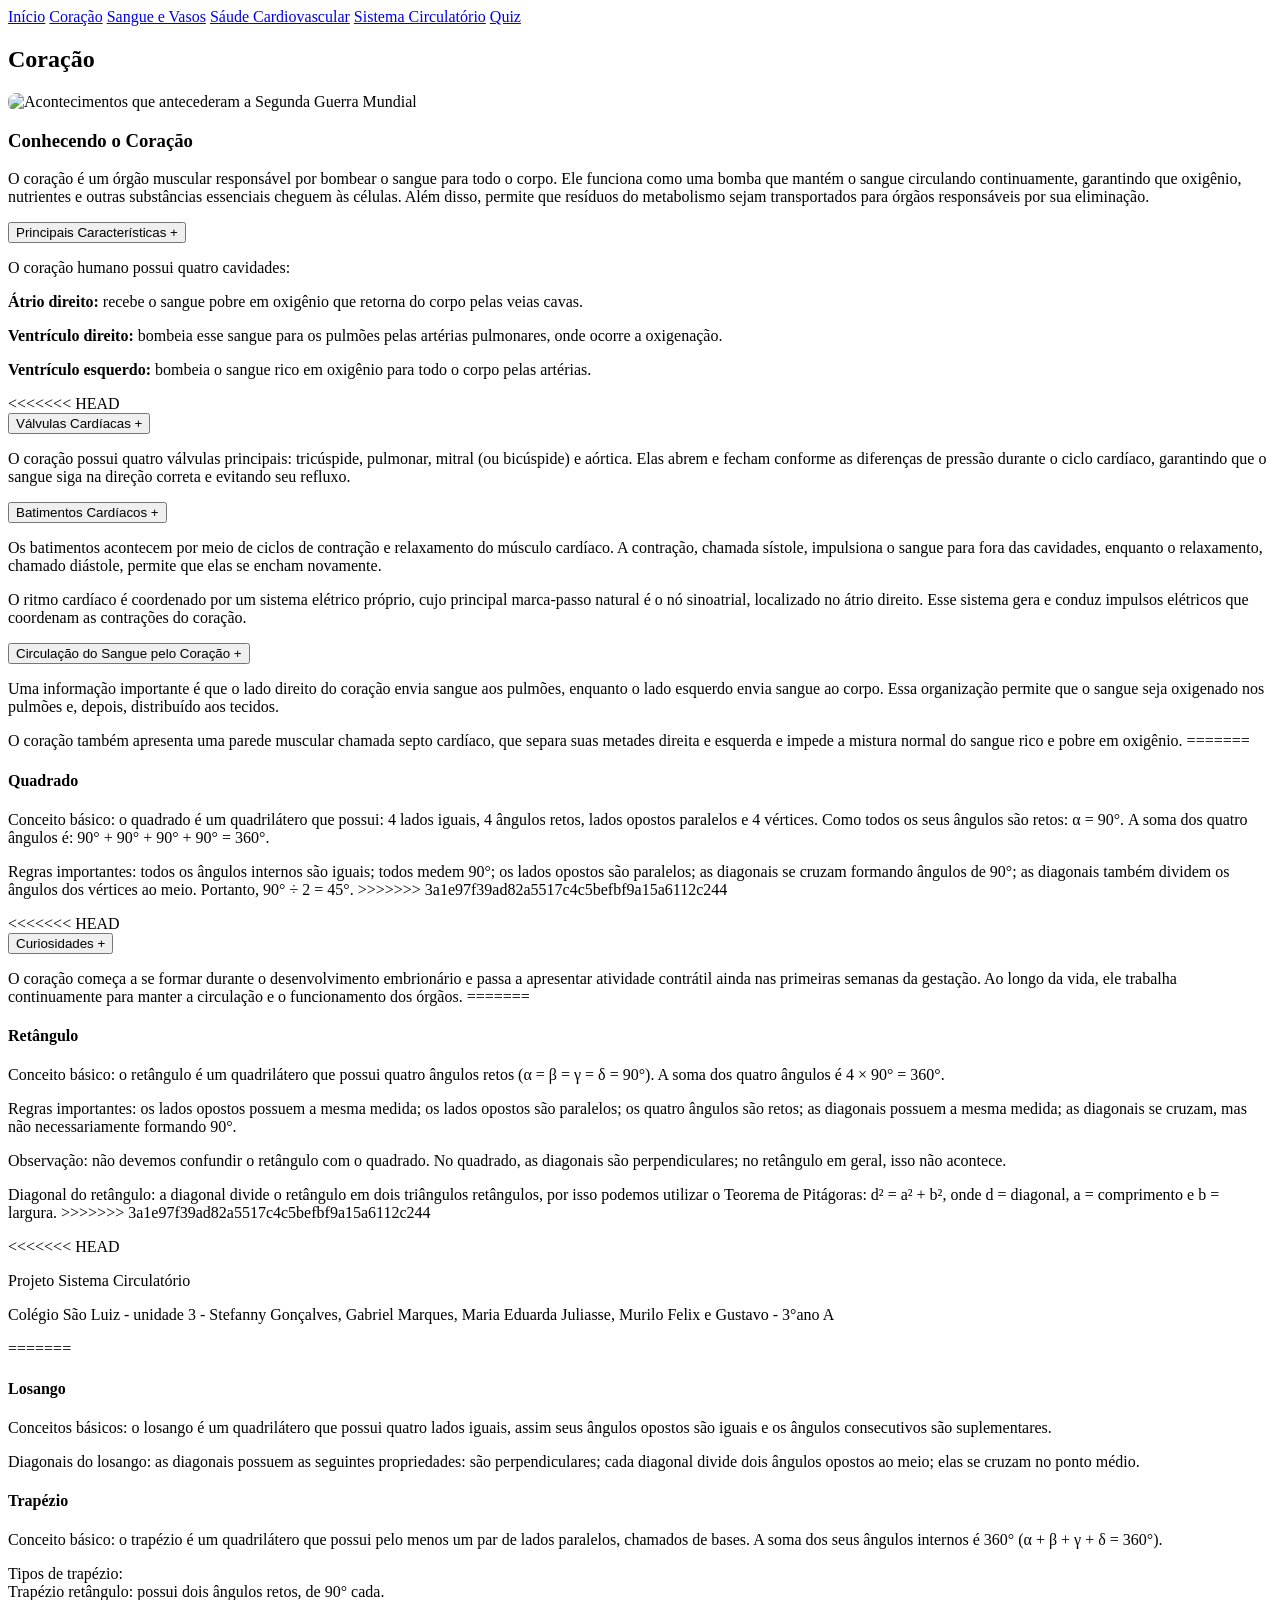
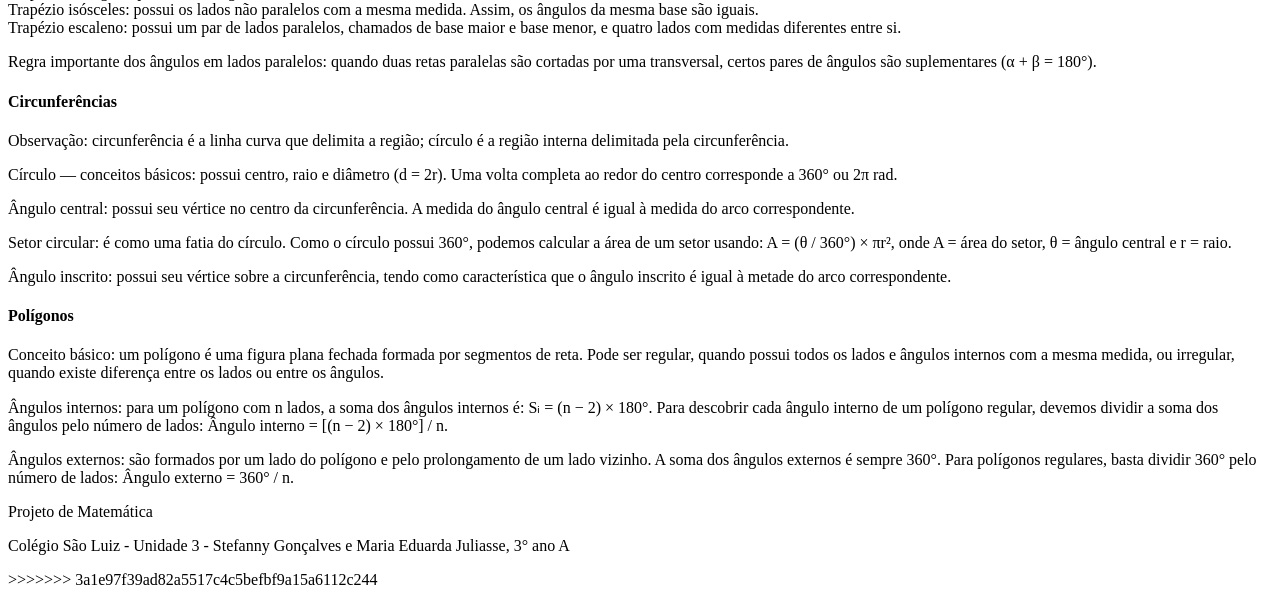
==== Coração.html @ b213d074 "08:30" ====
<!DOCTYPE html>
<html lang="pt-br">

<head>
    <meta charset="UTF-8">
    <meta name="viewport" content="width=device-width, initial-scale=1.0">
    <title>Formas Geométricas</title>
    <title>Coração</title>
    <link rel="stylesheet" href="style.css">
</head>

<body>

    <!-- MENU -->
    <nav>
       <a href="index.html">Início</a>
        <a href="Coração.html">Coração</a>
        <a href="Sangue_e_Vasos.html">Sangue e Vasos</a>
        <a href="Sáude_Cardiovascular.html">Sáude Cardiovascular</a>
        <a href="Sistema_Circulatório.html">Sistema Circulatório</a>
        <a href="Quiz.html">Quiz</a>
    </nav>

    <main>

        <section>

            <h2>Coração</h2>

           <div class="destaque-inicio">

    <img
        src="imagens/Formas Geométricas Coloridas.png"
        alt="Acontecimentos que antecederam a Segunda Guerra Mundial"
    >

    <div class="texto-destaque">

        <h3>Conhecendo o Coração</h3>

        <p>
            O coração é um órgão muscular responsável por bombear o 
            sangue para todo o corpo. Ele funciona como uma bomba que 
            mantém o sangue circulando continuamente, garantindo que oxigênio, 
            nutrientes e outras substâncias essenciais cheguem às células. Além disso, 
            permite que resíduos do metabolismo sejam transportados para órgãos responsáveis 
            por sua eliminação.

        </p>

    </div>

</div>
</div>

            <!-- CARACTERISTICAS -->

            <article class="acordeao">

                <button class="titulo-acordeao">
                    Principais Características
                    <span>+</span>
                </button>

                <div class="conteudo-acordeao">

                    <p>
                        O coração humano possui quatro cavidades:
                    </p>

                    <p>
                      <strong>Átrio direito:</strong> recebe o sangue pobre em oxigênio que retorna do corpo pelas veias cavas.
                    </p>

                    <p>
                       <strong>Ventrículo direito:</strong> bombeia esse sangue para os pulmões pelas artérias pulmonares, onde ocorre a oxigenação.
                    </p>

                    <p>
                        <strong>Ventrículo esquerdo:</strong> bombeia o sangue rico em oxigênio para todo o corpo pelas artérias.
                    </p>

                </div>

<<<<<<< HEAD
            </article>

            <!-- VALVULAS -->

            <article class="acordeao">

                <button class="titulo-acordeao">
                    Válvulas Cardíacas
                    <span>+</span>
                </button>

                <div class="conteudo-acordeao">

                    <p>
                       O coração possui quatro válvulas principais: tricúspide, pulmonar, mitral (ou bicúspide) e aórtica. 
                       Elas abrem e fecham conforme as diferenças de pressão durante o ciclo cardíaco, garantindo que o sangue 
                       siga na direção correta e evitando seu refluxo.
                    </p>

                    
                </div>

            </article>

            <!-- BATIMENTOS -->

            <article class="acordeao">

                <button class="titulo-acordeao">
                    Batimentos Cardíacos
                    <span>+</span>
                </button>

                <div class="conteudo-acordeao">

                    <p>
                        Os batimentos acontecem por meio de ciclos de contração e relaxamento do músculo cardíaco. A contração, chamada sístole, 
                        impulsiona o sangue para fora das cavidades, enquanto o relaxamento, chamado diástole, permite que elas se encham novamente.
                    </p>

                    <p>
                      O ritmo cardíaco é coordenado por um sistema elétrico próprio, cujo principal marca-passo natural é o nó sinoatrial, localizado 
                      no átrio direito. Esse sistema gera e conduz impulsos elétricos que coordenam as contrações do coração.
                    </p>             

                </div>

            </article>

            <!-- CIRCULAÇÃO -->

            <article class="acordeao">

                <button class="titulo-acordeao">
                    Circulação do Sangue pelo Coração
                    <span>+</span>
                </button>

                <div class="conteudo-acordeao">

                    <p>
                    Uma informação importante é que o lado direito do coração envia sangue aos pulmões, enquanto o lado 
                    esquerdo envia sangue ao corpo. Essa organização permite que o sangue seja oxigenado nos pulmões e, depois, distribuído aos tecidos. 
                    </p>

                    <p>
                    O coração também apresenta uma parede muscular chamada septo cardíaco, que separa suas metades direita e esquerda e impede a mistura normal do sangue rico e pobre em oxigênio.
=======
                <!-- CONTEÚDO: QUADRADOS -->
                <div id="quadrados" class="evento">

                    <h4>Quadrado</h4>

                    <p>
                        Conceito básico: o quadrado é um quadrilátero que possui:
                        4 lados iguais, 4 ângulos retos, lados opostos paralelos e
                        4 vértices. Como todos os seus ângulos são retos: α = 90°.
                        A soma dos quatro ângulos é:
                        90° + 90° + 90° + 90° = 360°.
                    </p>

                    <p>
                        Regras importantes: todos os ângulos internos são iguais;
                        todos medem 90°; os lados opostos são paralelos; as diagonais
                        se cruzam formando ângulos de 90°; as diagonais também dividem
                        os ângulos dos vértices ao meio.
                        Portanto, 90° ÷ 2 = 45°.
>>>>>>> 3a1e97f39ad82a5517c4c5befbf9a15a6112c244
                    </p>

                </div>

<<<<<<< HEAD
            </article>

            <!-- CURIOSIDADE-->

            <article class="acordeao">

                <button class="titulo-acordeao">
                    Curiosidades
                    <span>+</span>
                </button>

                <div class="conteudo-acordeao">

                    <p>
                       O coração começa a se formar durante o desenvolvimento embrionário e passa 
                       a apresentar atividade contrátil ainda nas primeiras semanas da gestação. Ao longo da vida, 
                       ele trabalha continuamente para manter a circulação e o funcionamento dos órgãos.
=======
                <!-- CONTEÚDO: RETÂNGULOS -->
                <div id="retangulos" class="evento">

                    <h4>Retângulo</h4>

                    <p>
                        Conceito básico: o retângulo é um quadrilátero que possui
                        quatro ângulos retos (α = β = γ = δ = 90°).
                        A soma dos quatro ângulos é 4 × 90° = 360°.
                    </p>

                    <p>
                        Regras importantes: os lados opostos possuem a mesma medida;
                        os lados opostos são paralelos; os quatro ângulos são retos;
                        as diagonais possuem a mesma medida; as diagonais se cruzam,
                        mas não necessariamente formando 90°.
                    </p>

                    <p>
                        Observação: não devemos confundir o retângulo com o quadrado.
                        No quadrado, as diagonais são perpendiculares; no retângulo
                        em geral, isso não acontece.
                    </p>

                    <p>
                        Diagonal do retângulo: a diagonal divide o retângulo em dois
                        triângulos retângulos, por isso podemos utilizar o Teorema
                        de Pitágoras:
                        d² = a² + b², onde d = diagonal, a = comprimento e b = largura.
>>>>>>> 3a1e97f39ad82a5517c4c5befbf9a15a6112c244
                    </p>

                </div>

<<<<<<< HEAD
            </article>

        </section>

    </main>

    <footer>

        <p>
            Projeto Sistema Circulatório
        </p>

        <p>
            Colégio São Luiz - unidade 3 -
            Stefanny Gonçalves, Gabriel Marques, Maria Eduarda Juliasse, Murilo Felix e Gustavo - 3°ano A
        </p>

    </footer>

</body>

=======
                <!-- CONTEÚDO: LOSANGOS -->
                <div id="losangos" class="evento">

                    <h4>Losango</h4>

                    <p>
                        Conceitos básicos: o losango é um quadrilátero que possui
                        quatro lados iguais, assim seus ângulos opostos são iguais
                        e os ângulos consecutivos são suplementares.
                    </p>

                    <p>
                        Diagonais do losango: as diagonais possuem as seguintes
                        propriedades: são perpendiculares; cada diagonal divide
                        dois ângulos opostos ao meio; elas se cruzam no ponto médio.
                    </p>

                </div>

                <!-- CONTEÚDO: TRAPÉZIOS -->
                <div id="trapezios" class="evento">

                    <h4>Trapézio</h4>

                    <p>
                        Conceito básico: o trapézio é um quadrilátero que possui
                        pelo menos um par de lados paralelos, chamados de bases.
                        A soma dos seus ângulos internos é 360°
                        (α + β + γ + δ = 360°).
                    </p>

                    <p>
                        Tipos de trapézio:<br>

                        Trapézio retângulo: possui dois ângulos retos, de 90° cada.<br>

                        Trapézio isósceles: possui os lados não paralelos com a mesma
                        medida. Assim, os ângulos da mesma base são iguais.<br>

                        Trapézio escaleno: possui um par de lados paralelos, chamados
                        de base maior e base menor, e quatro lados com medidas
                        diferentes entre si.
                    </p>

                    <p>
                        Regra importante dos ângulos em lados paralelos: quando duas
                        retas paralelas são cortadas por uma transversal, certos pares
                        de ângulos são suplementares (α + β = 180°).
                    </p>

                </div>

                <!-- CONTEÚDO: CIRCUNFERÊNCIAS -->
                <div id="circunferencias" class="evento">

                    <h4>Circunferências</h4>

                    <p>
                        Observação: circunferência é a linha curva que delimita a região;
                        círculo é a região interna delimitada pela circunferência.
                    </p>

                    <p>
                        Círculo — conceitos básicos: possui centro, raio e diâmetro
                        (d = 2r). Uma volta completa ao redor do centro corresponde
                        a 360° ou 2π rad.
                    </p>

                    <p>
                        Ângulo central: possui seu vértice no centro da circunferência.
                        A medida do ângulo central é igual à medida do arco correspondente.
                    </p>

                    <p>
                        Setor circular: é como uma fatia do círculo. Como o círculo
                        possui 360°, podemos calcular a área de um setor usando:
                        A = (θ / 360°) × πr², onde A = área do setor,
                        θ = ângulo central e r = raio.
                    </p>

                    <p>
                        Ângulo inscrito: possui seu vértice sobre a circunferência,
                        tendo como característica que o ângulo inscrito é igual
                        à metade do arco correspondente.
                    </p>

                </div>

                <!-- CONTEÚDO: POLÍGONOS -->
                <div id="poligonos" class="evento">

                    <h4>Polígonos</h4>

                    <p>
                        Conceito básico: um polígono é uma figura plana fechada formada
                        por segmentos de reta. Pode ser regular, quando possui todos
                        os lados e ângulos internos com a mesma medida, ou irregular,
                        quando existe diferença entre os lados ou entre os ângulos.
                    </p>

                    <p>
                        Ângulos internos: para um polígono com n lados, a soma dos
                        ângulos internos é:
                        Sᵢ = (n − 2) × 180°.
                        Para descobrir cada ângulo interno de um polígono regular,
                        devemos dividir a soma dos ângulos pelo número de lados:
                        Ângulo interno = [(n − 2) × 180°] / n.
                    </p>

                    <p>
                        Ângulos externos: são formados por um lado do polígono e pelo
                        prolongamento de um lado vizinho. A soma dos ângulos externos
                        é sempre 360°. Para polígonos regulares, basta dividir 360°
                        pelo número de lados:
                        Ângulo externo = 360° / n.
                    </p>

                </div>

            </div>

        </section>
    </main>

    <!-- RODAPÉ -->
    <footer>
        <p>Projeto de Matemática</p>
        <p>
            Colégio São Luiz - Unidade 3 -
            Stefanny Gonçalves e Maria Eduarda Juliasse, 3° ano A
        </p>
    </footer>

    <!-- JAVASCRIPT -->
    <script src="script.js"></script>

</body>
>>>>>>> 3a1e97f39ad82a5517c4c5befbf9a15a6112c244
</html>
---- style.css ----
/*QUIZ*/
/*COMPONENTE DO QUIZ E RODAPÉ*/
#quiz-container { margin-top: 20px; }
#progresso { font-weight: bold; }

#alternativas {
    display: flex;
    flex-direction: column;
    gap: 10px;
    margin: 20px 0;
}

#alternativas button {
    padding: 12px;
    border: 1px solid var(--primary-color);
    border-radius: 6px;
    background-color: white;
    cursor: pointer;
    text-align: left;
    font-size: 16px;
}

#alternativas button:hover { background-color: #e8edf2; }

#alternativas button.correta {
    background-color: #d4edda;
    border-color: #2e7d32;
    color: #1b5e20;
}

#alternativas button.errada {
    background-color: #f8d7da;
    border-color: #c62828;
    color: #8e0000;
}

#alternativas button:disabled { cursor: default; }

#feedback {
    margin-top: 15px;
    padding: 12px;
    background-color: #dcecf7;
    border-radius: var(--border-radius);
    font-weight: bold;
    color: var(--text-dark);
}

#proxima, #refazer {
    background-color: var(--primary-color);
    color: white;
    border: none;
    padding: 12px 20px;
    border-radius: 6px;
    cursor: pointer;
}

#proxima { display: none; }
#refazer { font-weight: bold; }
#proxima:hover, #refazer:hover { background-color: var(--accent-color); }


.destaque-inicio img {
    width: 430px;
    max-width: 48%;
    height: auto;
    border-radius: 8px;
}
.texto-espiral {
     background-color: white;
    width: 85%;
    max-width: 1000px;
    margin: 40px auto;
    padding: 30px;
    border-radius: 20px;
    box-sizing: border-box;
}
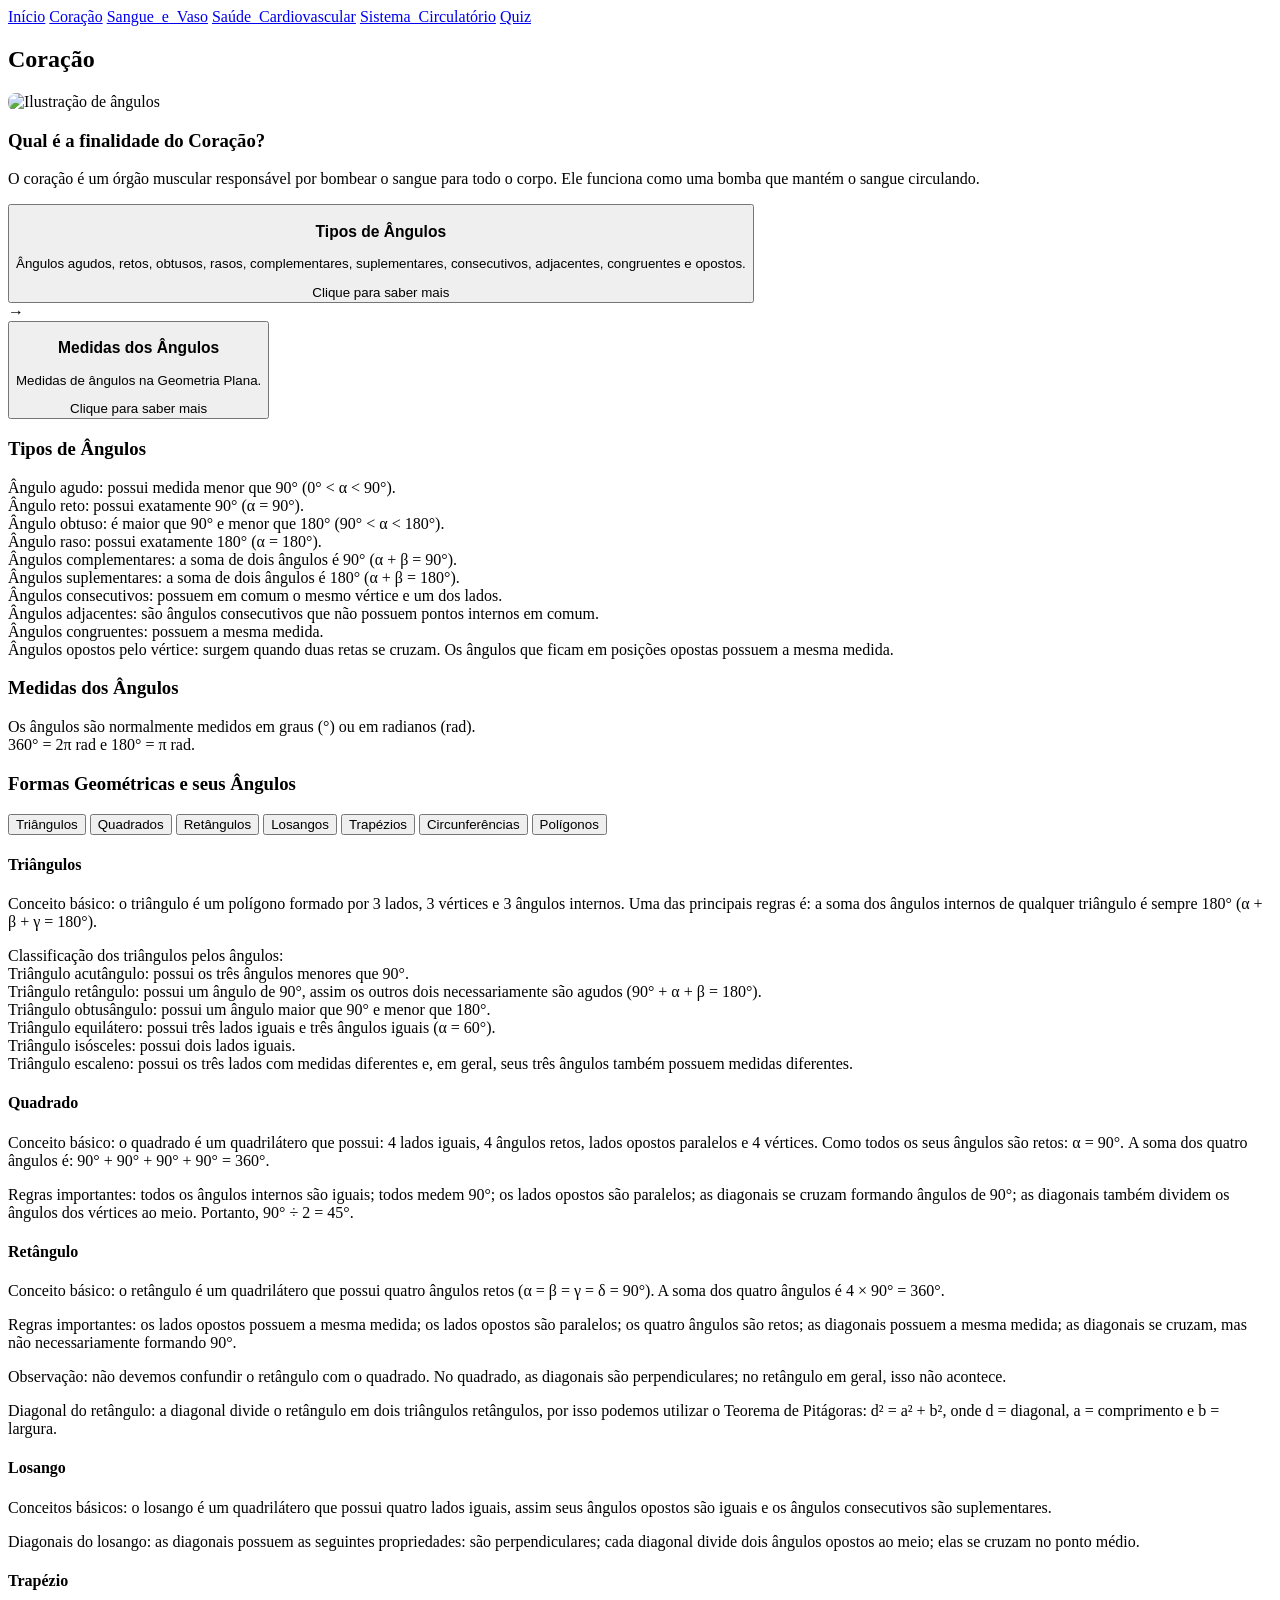
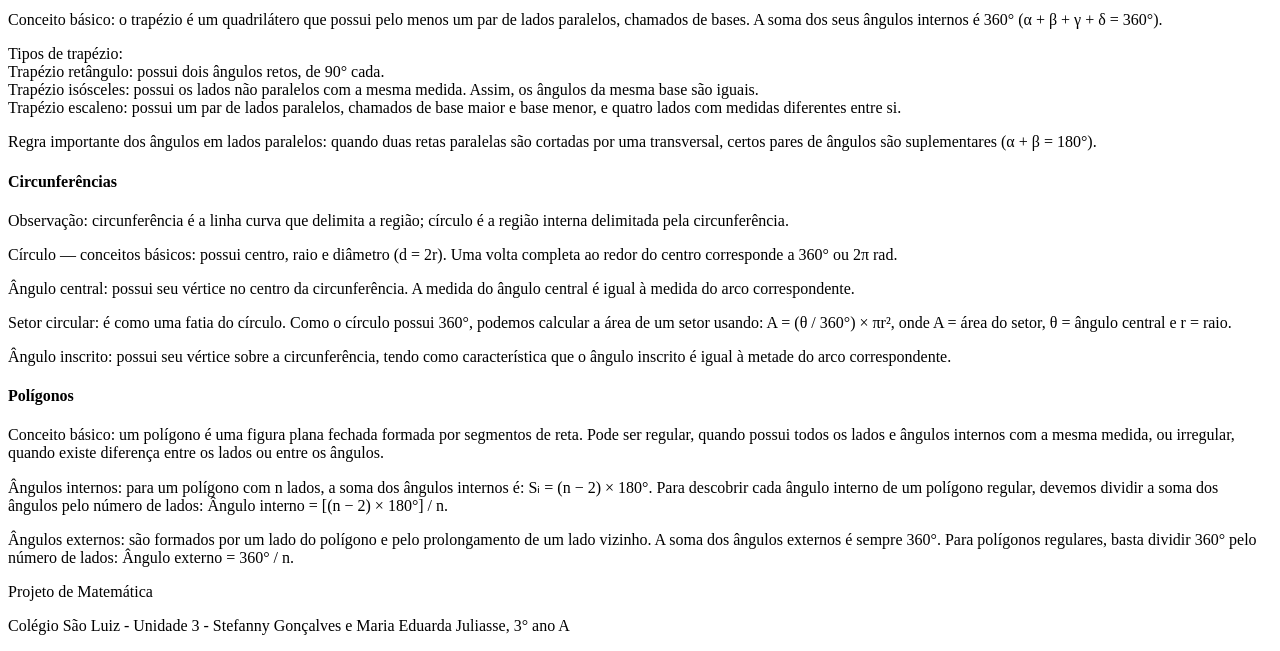
==== commit 774361ea: "08:31" ====
--- a/Coração.html
+++ b/Coração.html
@@ -4,7 +4,6 @@
 <head>
     <meta charset="UTF-8">
     <meta name="viewport" content="width=device-width, initial-scale=1.0">
-    <title>Formas Geométricas</title>
     <title>Coração</title>
     <link rel="stylesheet" href="style.css">
 </head>
@@ -13,144 +12,180 @@
 
     <!-- MENU -->
     <nav>
-       <a href="index.html">Início</a>
+        <a href="index.html">Início</a>
         <a href="Coração.html">Coração</a>
-        <a href="Sangue_e_Vasos.html">Sangue e Vasos</a>
-        <a href="Sáude_Cardiovascular.html">Sáude Cardiovascular</a>
-        <a href="Sistema_Circulatório.html">Sistema Circulatório</a>
+        <a href="Sangue_e_Vasos.html">Sangue_e_Vaso</a>
+        <a href="Saúde_Cardiovascular.html">Saúde_Cardiovascular</a>
+        <a href="Sistema_Circulatório.html">Sistema_Circulatório</a>
         <a href="Quiz.html">Quiz</a>
     </nav>
 
     <main>
-
         <section>
 
+            <!-- APRESENTAÇÃO -->
             <h2>Coração</h2>
 
-           <div class="destaque-inicio">
-
-    <img
-        src="imagens/Formas Geométricas Coloridas.png"
-        alt="Acontecimentos que antecederam a Segunda Guerra Mundial"
-    >
-
-    <div class="texto-destaque">
-
-        <h3>Conhecendo o Coração</h3>
-
-        <p>
-            O coração é um órgão muscular responsável por bombear o 
-            sangue para todo o corpo. Ele funciona como uma bomba que 
-            mantém o sangue circulando continuamente, garantindo que oxigênio, 
-            nutrientes e outras substâncias essenciais cheguem às células. Além disso, 
-            permite que resíduos do metabolismo sejam transportados para órgãos responsáveis 
-            por sua eliminação.
-
-        </p>
-
-    </div>
-
-</div>
-</div>
-
-            <!-- CARACTERISTICAS -->
-
-            <article class="acordeao">
-
-                <button class="titulo-acordeao">
-                    Principais Características
-                    <span>+</span>
+            <div class="destaque-inicio">
+
+                <img src="imagens/ângulos.png" alt="Ilustração de ângulos">
+
+                <div class="texto-destaque">
+
+                    <h3>Qual é a finalidade do Coração?</h3>
+
+                    <p>O coração é um órgão muscular responsável por bombear 
+                       o sangue para todo o corpo. Ele funciona como uma bomba 
+                       que mantém o sangue circulando.</p>
+
+                </div>
+
+            </div>
+
+            <!-- TIPOS E MEDIDAS DOS ÂNGULOS -->
+            <div class="blocos-guerra">
+
+                <button class="bloco-guerra" onclick="mostrarBlocoGuerra('tipos-angulos')">
+
+                    <h3>Tipos de Ângulos</h3>
+
+                    <p>
+                        Ângulos agudos, retos, obtusos, rasos, complementares,
+                        suplementares, consecutivos, adjacentes, congruentes e opostos.
+                    </p>
+
+                    <span>Clique para saber mais</span>
+
                 </button>
 
-                <div class="conteudo-acordeao">
-
-                    <p>
-                        O coração humano possui quatro cavidades:
-                    </p>
-
-                    <p>
-                      <strong>Átrio direito:</strong> recebe o sangue pobre em oxigênio que retorna do corpo pelas veias cavas.
-                    </p>
-
-                    <p>
-                       <strong>Ventrículo direito:</strong> bombeia esse sangue para os pulmões pelas artérias pulmonares, onde ocorre a oxigenação.
-                    </p>
-
-                    <p>
-                        <strong>Ventrículo esquerdo:</strong> bombeia o sangue rico em oxigênio para todo o corpo pelas artérias.
-                    </p>
-
-                </div>
-
-<<<<<<< HEAD
-            </article>
-
-            <!-- VALVULAS -->
-
-            <article class="acordeao">
-
-                <button class="titulo-acordeao">
-                    Válvulas Cardíacas
-                    <span>+</span>
+                <div class="seta-guerra">→</div>
+
+                <button class="bloco-guerra" onclick="mostrarBlocoGuerra('medidas-angulos')">
+
+                    <h3>Medidas dos Ângulos</h3>
+
+                    <p>Medidas de ângulos na Geometria Plana.</p>
+
+                    <span>Clique para saber mais</span>
+
                 </button>
 
-                <div class="conteudo-acordeao">
-
-                    <p>
-                       O coração possui quatro válvulas principais: tricúspide, pulmonar, mitral (ou bicúspide) e aórtica. 
-                       Elas abrem e fecham conforme as diferenças de pressão durante o ciclo cardíaco, garantindo que o sangue 
-                       siga na direção correta e evitando seu refluxo.
-                    </p>
-
-                    
-                </div>
-
-            </article>
-
-            <!-- BATIMENTOS -->
-
-            <article class="acordeao">
-
-                <button class="titulo-acordeao">
-                    Batimentos Cardíacos
-                    <span>+</span>
-                </button>
-
-                <div class="conteudo-acordeao">
-
-                    <p>
-                        Os batimentos acontecem por meio de ciclos de contração e relaxamento do músculo cardíaco. A contração, chamada sístole, 
-                        impulsiona o sangue para fora das cavidades, enquanto o relaxamento, chamado diástole, permite que elas se encham novamente.
-                    </p>
-
-                    <p>
-                      O ritmo cardíaco é coordenado por um sistema elétrico próprio, cujo principal marca-passo natural é o nó sinoatrial, localizado 
-                      no átrio direito. Esse sistema gera e conduz impulsos elétricos que coordenam as contrações do coração.
-                    </p>             
-
-                </div>
-
-            </article>
-
-            <!-- CIRCULAÇÃO -->
-
-            <article class="acordeao">
-
-                <button class="titulo-acordeao">
-                    Circulação do Sangue pelo Coração
-                    <span>+</span>
-                </button>
-
-                <div class="conteudo-acordeao">
-
-                    <p>
-                    Uma informação importante é que o lado direito do coração envia sangue aos pulmões, enquanto o lado 
-                    esquerdo envia sangue ao corpo. Essa organização permite que o sangue seja oxigenado nos pulmões e, depois, distribuído aos tecidos. 
-                    </p>
-
-                    <p>
-                    O coração também apresenta uma parede muscular chamada septo cardíaco, que separa suas metades direita e esquerda e impede a mistura normal do sangue rico e pobre em oxigênio.
-=======
+            </div>
+
+            <!-- CONTEÚDO: TIPOS DE ÂNGULOS -->
+            <div id="tipos-angulos" class="conteudo-guerra">
+
+                <h3>Tipos de Ângulos</h3>
+
+                <p>
+                    Ângulo agudo: possui medida menor que 90° (0° < α < 90°).<br>
+
+                    Ângulo reto: possui exatamente 90° (α = 90°).<br>
+
+                    Ângulo obtuso: é maior que 90° e menor que 180° (90° < α < 180°).<br>
+
+                    Ângulo raso: possui exatamente 180° (α = 180°).<br>
+
+                    Ângulos complementares: a soma de dois ângulos é 90° (α + β = 90°).<br>
+
+                    Ângulos suplementares: a soma de dois ângulos é 180° (α + β = 180°).<br>
+
+                    Ângulos consecutivos: possuem em comum o mesmo vértice e um dos lados.<br>
+
+                    Ângulos adjacentes: são ângulos consecutivos que não possuem pontos
+                    internos em comum.<br>
+
+                    Ângulos congruentes: possuem a mesma medida.<br>
+
+                    Ângulos opostos pelo vértice: surgem quando duas retas se cruzam.
+                    Os ângulos que ficam em posições opostas possuem a mesma medida.
+                </p>
+
+            </div>
+
+            <!-- CONTEÚDO: MEDIDAS DOS ÂNGULOS -->
+            <div id="medidas-angulos" class="conteudo-guerra">
+
+                <h3>Medidas dos Ângulos</h3>
+
+                <p>
+                    Os ângulos são normalmente medidos em graus (°) ou em radianos (rad).<br>
+                    360° = 2π rad e 180° = π rad.
+                </p>
+
+            </div>
+
+            <!-- FORMAS GEOMÉTRICAS E SEUS ÂNGULOS -->
+            <div class="linha-tempo">
+
+                <h3>Formas Geométricas e seus Ângulos</h3>
+
+                <!-- BOTÕES COM NOMES CORRESPONDENTES -->
+                <div class="botoes-formas">
+
+                    <button onclick="mostrarAno('triangulos', this)">
+                        Triângulos
+                    </button>
+
+                    <button onclick="mostrarAno('quadrados', this)">
+                        Quadrados
+                    </button>
+
+                    <button onclick="mostrarAno('retangulos', this)">
+                        Retângulos
+                    </button>
+
+                    <button onclick="mostrarAno('losangos', this)">
+                        Losangos
+                    </button>
+
+                    <button onclick="mostrarAno('trapezios', this)">
+                        Trapézios
+                    </button>
+
+                    <button onclick="mostrarAno('circunferencias', this)">
+                        Circunferências
+                    </button>
+
+                    <button onclick="mostrarAno('poligonos', this)">
+                        Polígonos
+                    </button>
+
+                </div>
+
+                <!-- CONTEÚDO: TRIÂNGULOS -->
+                <div id="triangulos" class="evento">
+
+                    <h4>Triângulos</h4>
+
+                    <p>
+                        Conceito básico: o triângulo é um polígono formado por 3 lados,
+                        3 vértices e 3 ângulos internos. Uma das principais regras é:
+                        a soma dos ângulos internos de qualquer triângulo é sempre
+                        180° (α + β + γ = 180°).
+                    </p>
+
+                    <p>
+                        Classificação dos triângulos pelos ângulos:<br>
+
+                        Triângulo acutângulo: possui os três ângulos menores que 90°.<br>
+
+                        Triângulo retângulo: possui um ângulo de 90°, assim os outros
+                        dois necessariamente são agudos (90° + α + β = 180°).<br>
+
+                        Triângulo obtusângulo: possui um ângulo maior que 90° e menor que 180°.<br>
+
+                        Triângulo equilátero: possui três lados iguais e três ângulos
+                        iguais (α = 60°).<br>
+
+                        Triângulo isósceles: possui dois lados iguais.<br>
+
+                        Triângulo escaleno: possui os três lados com medidas diferentes e,
+                        em geral, seus três ângulos também possuem medidas diferentes.
+                    </p>
+
+                </div>
+
                 <!-- CONTEÚDO: QUADRADOS -->
                 <div id="quadrados" class="evento">
 
@@ -170,30 +205,10 @@
                         se cruzam formando ângulos de 90°; as diagonais também dividem
                         os ângulos dos vértices ao meio.
                         Portanto, 90° ÷ 2 = 45°.
->>>>>>> 3a1e97f39ad82a5517c4c5befbf9a15a6112c244
-                    </p>
-
-                </div>
-
-<<<<<<< HEAD
-            </article>
-
-            <!-- CURIOSIDADE-->
-
-            <article class="acordeao">
-
-                <button class="titulo-acordeao">
-                    Curiosidades
-                    <span>+</span>
-                </button>
-
-                <div class="conteudo-acordeao">
-
-                    <p>
-                       O coração começa a se formar durante o desenvolvimento embrionário e passa 
-                       a apresentar atividade contrátil ainda nas primeiras semanas da gestação. Ao longo da vida, 
-                       ele trabalha continuamente para manter a circulação e o funcionamento dos órgãos.
-=======
+                    </p>
+
+                </div>
+
                 <!-- CONTEÚDO: RETÂNGULOS -->
                 <div id="retangulos" class="evento">
 
@@ -223,34 +238,10 @@
                         triângulos retângulos, por isso podemos utilizar o Teorema
                         de Pitágoras:
                         d² = a² + b², onde d = diagonal, a = comprimento e b = largura.
->>>>>>> 3a1e97f39ad82a5517c4c5befbf9a15a6112c244
-                    </p>
-
-                </div>
-
-<<<<<<< HEAD
-            </article>
-
-        </section>
-
-    </main>
-
-    <footer>
-
-        <p>
-            Projeto Sistema Circulatório
-        </p>
-
-        <p>
-            Colégio São Luiz - unidade 3 -
-            Stefanny Gonçalves, Gabriel Marques, Maria Eduarda Juliasse, Murilo Felix e Gustavo - 3°ano A
-        </p>
-
-    </footer>
-
-</body>
-
-=======
+                    </p>
+
+                </div>
+
                 <!-- CONTEÚDO: LOSANGOS -->
                 <div id="losangos" class="evento">
 
@@ -388,5 +379,4 @@
     <script src="script.js"></script>
 
 </body>
->>>>>>> 3a1e97f39ad82a5517c4c5befbf9a15a6112c244
 </html>
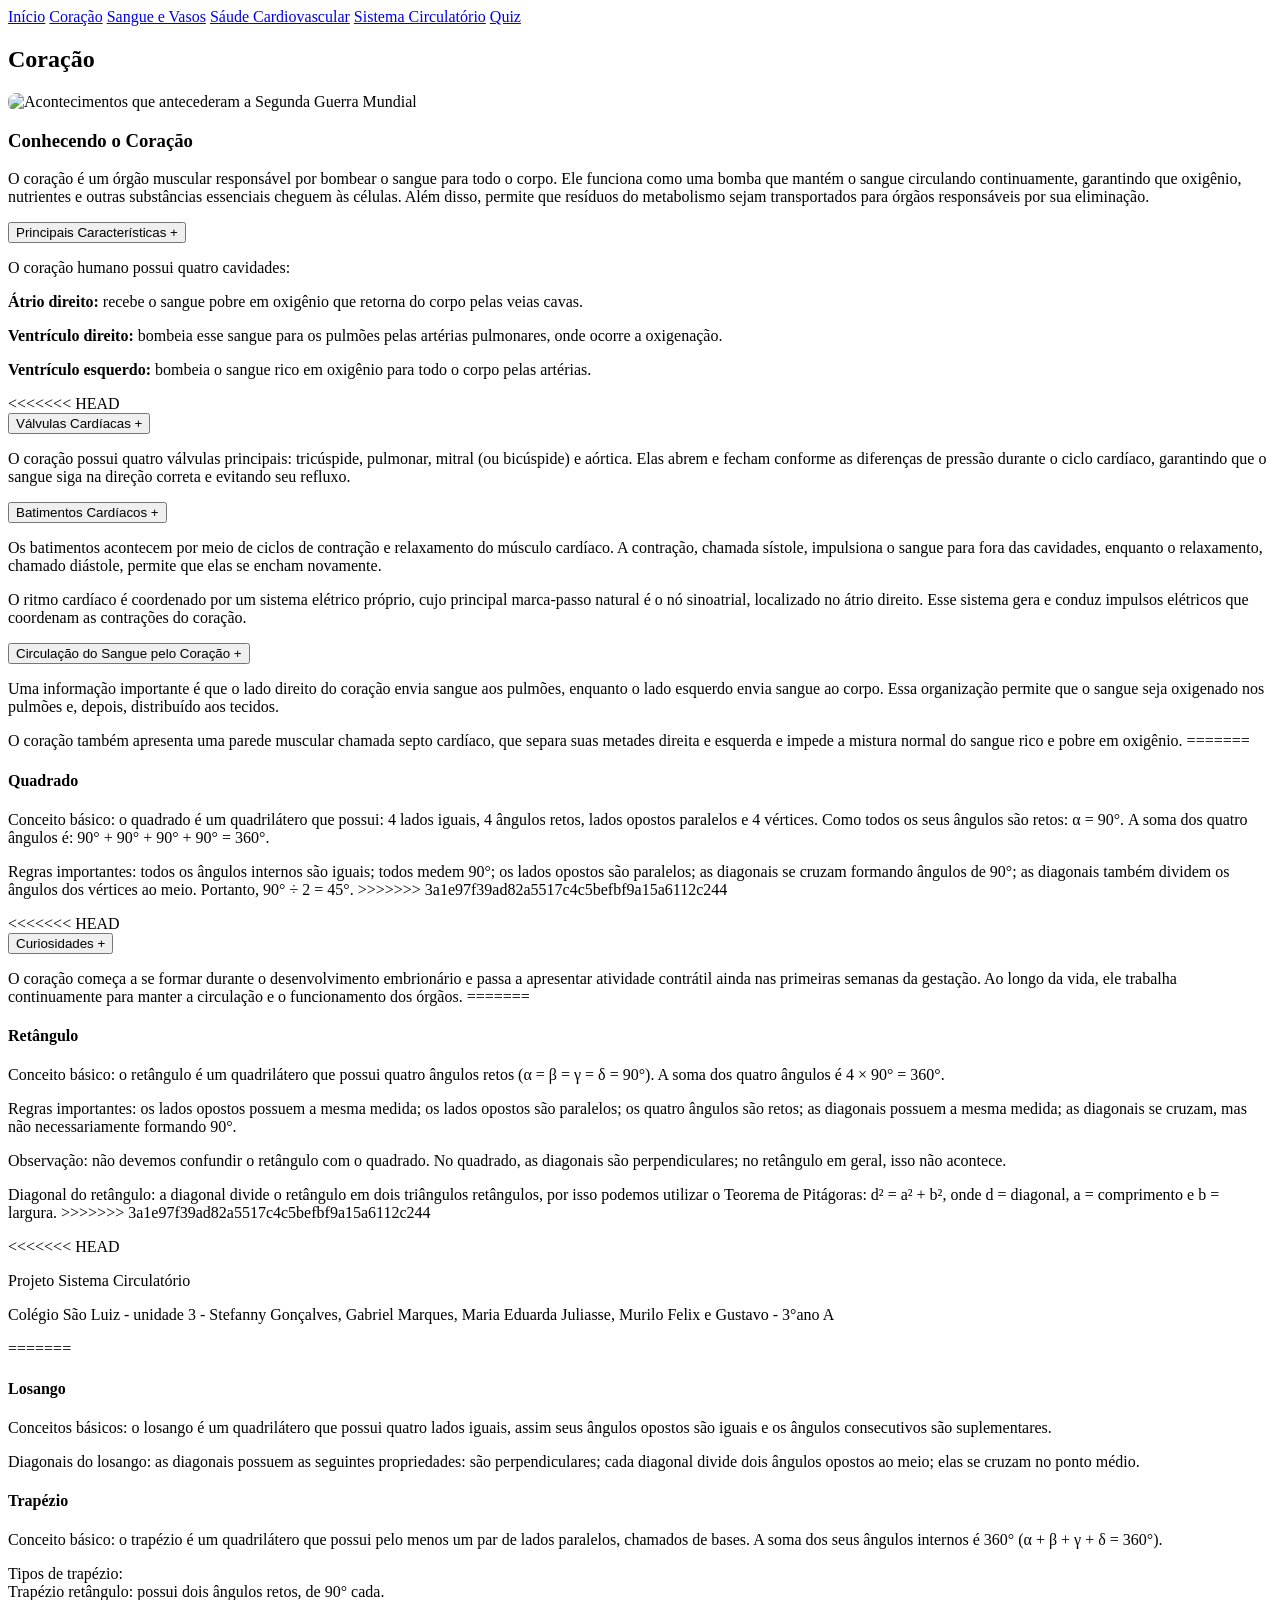
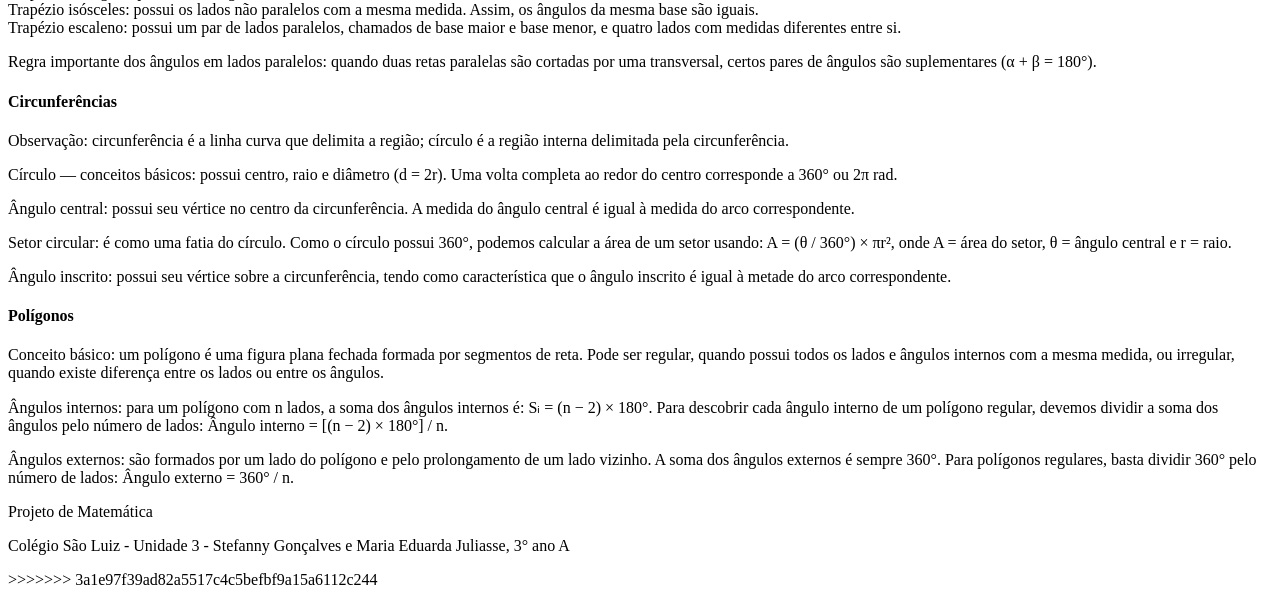
==== commit 222bdbe5: "29/10" ====
--- a/Coração.html
+++ b/Coração.html
@@ -4,6 +4,7 @@
 <head>
     <meta charset="UTF-8">
     <meta name="viewport" content="width=device-width, initial-scale=1.0">
+    <title>Formas Geométricas</title>
     <title>Coração</title>
     <link rel="stylesheet" href="style.css">
 </head>
@@ -12,180 +13,144 @@
 
     <!-- MENU -->
     <nav>
-        <a href="index.html">Início</a>
+       <a href="index.html">Início</a>
         <a href="Coração.html">Coração</a>
-        <a href="Sangue_e_Vasos.html">Sangue_e_Vaso</a>
-        <a href="Saúde_Cardiovascular.html">Saúde_Cardiovascular</a>
-        <a href="Sistema_Circulatório.html">Sistema_Circulatório</a>
+        <a href="Sangue_e_Vasos.html">Sangue e Vasos</a>
+        <a href="Sáude_Cardiovascular.html">Sáude Cardiovascular</a>
+        <a href="Sistema_Circulatório.html">Sistema Circulatório</a>
         <a href="Quiz.html">Quiz</a>
     </nav>
 
     <main>
+
         <section>
 
-            <!-- APRESENTAÇÃO -->
             <h2>Coração</h2>
 
-            <div class="destaque-inicio">
-
-                <img src="imagens/ângulos.png" alt="Ilustração de ângulos">
-
-                <div class="texto-destaque">
-
-                    <h3>Qual é a finalidade do Coração?</h3>
-
-                    <p>O coração é um órgão muscular responsável por bombear 
-                       o sangue para todo o corpo. Ele funciona como uma bomba 
-                       que mantém o sangue circulando.</p>
-
-                </div>
-
-            </div>
-
-            <!-- TIPOS E MEDIDAS DOS ÂNGULOS -->
-            <div class="blocos-guerra">
-
-                <button class="bloco-guerra" onclick="mostrarBlocoGuerra('tipos-angulos')">
-
-                    <h3>Tipos de Ângulos</h3>
-
-                    <p>
-                        Ângulos agudos, retos, obtusos, rasos, complementares,
-                        suplementares, consecutivos, adjacentes, congruentes e opostos.
-                    </p>
-
-                    <span>Clique para saber mais</span>
-
-                </button>
-
-                <div class="seta-guerra">→</div>
-
-                <button class="bloco-guerra" onclick="mostrarBlocoGuerra('medidas-angulos')">
-
-                    <h3>Medidas dos Ângulos</h3>
-
-                    <p>Medidas de ângulos na Geometria Plana.</p>
-
-                    <span>Clique para saber mais</span>
-
-                </button>
-
-            </div>
-
-            <!-- CONTEÚDO: TIPOS DE ÂNGULOS -->
-            <div id="tipos-angulos" class="conteudo-guerra">
-
-                <h3>Tipos de Ângulos</h3>
-
-                <p>
-                    Ângulo agudo: possui medida menor que 90° (0° < α < 90°).<br>
-
-                    Ângulo reto: possui exatamente 90° (α = 90°).<br>
-
-                    Ângulo obtuso: é maior que 90° e menor que 180° (90° < α < 180°).<br>
-
-                    Ângulo raso: possui exatamente 180° (α = 180°).<br>
-
-                    Ângulos complementares: a soma de dois ângulos é 90° (α + β = 90°).<br>
-
-                    Ângulos suplementares: a soma de dois ângulos é 180° (α + β = 180°).<br>
-
-                    Ângulos consecutivos: possuem em comum o mesmo vértice e um dos lados.<br>
-
-                    Ângulos adjacentes: são ângulos consecutivos que não possuem pontos
-                    internos em comum.<br>
-
-                    Ângulos congruentes: possuem a mesma medida.<br>
-
-                    Ângulos opostos pelo vértice: surgem quando duas retas se cruzam.
-                    Os ângulos que ficam em posições opostas possuem a mesma medida.
-                </p>
-
-            </div>
-
-            <!-- CONTEÚDO: MEDIDAS DOS ÂNGULOS -->
-            <div id="medidas-angulos" class="conteudo-guerra">
-
-                <h3>Medidas dos Ângulos</h3>
-
-                <p>
-                    Os ângulos são normalmente medidos em graus (°) ou em radianos (rad).<br>
-                    360° = 2π rad e 180° = π rad.
-                </p>
-
-            </div>
-
-            <!-- FORMAS GEOMÉTRICAS E SEUS ÂNGULOS -->
-            <div class="linha-tempo">
-
-                <h3>Formas Geométricas e seus Ângulos</h3>
-
-                <!-- BOTÕES COM NOMES CORRESPONDENTES -->
-                <div class="botoes-formas">
-
-                    <button onclick="mostrarAno('triangulos', this)">
-                        Triângulos
-                    </button>
-
-                    <button onclick="mostrarAno('quadrados', this)">
-                        Quadrados
-                    </button>
-
-                    <button onclick="mostrarAno('retangulos', this)">
-                        Retângulos
-                    </button>
-
-                    <button onclick="mostrarAno('losangos', this)">
-                        Losangos
-                    </button>
-
-                    <button onclick="mostrarAno('trapezios', this)">
-                        Trapézios
-                    </button>
-
-                    <button onclick="mostrarAno('circunferencias', this)">
-                        Circunferências
-                    </button>
-
-                    <button onclick="mostrarAno('poligonos', this)">
-                        Polígonos
-                    </button>
-
-                </div>
-
-                <!-- CONTEÚDO: TRIÂNGULOS -->
-                <div id="triangulos" class="evento">
-
-                    <h4>Triângulos</h4>
-
-                    <p>
-                        Conceito básico: o triângulo é um polígono formado por 3 lados,
-                        3 vértices e 3 ângulos internos. Uma das principais regras é:
-                        a soma dos ângulos internos de qualquer triângulo é sempre
-                        180° (α + β + γ = 180°).
-                    </p>
-
-                    <p>
-                        Classificação dos triângulos pelos ângulos:<br>
-
-                        Triângulo acutângulo: possui os três ângulos menores que 90°.<br>
-
-                        Triângulo retângulo: possui um ângulo de 90°, assim os outros
-                        dois necessariamente são agudos (90° + α + β = 180°).<br>
-
-                        Triângulo obtusângulo: possui um ângulo maior que 90° e menor que 180°.<br>
-
-                        Triângulo equilátero: possui três lados iguais e três ângulos
-                        iguais (α = 60°).<br>
-
-                        Triângulo isósceles: possui dois lados iguais.<br>
-
-                        Triângulo escaleno: possui os três lados com medidas diferentes e,
-                        em geral, seus três ângulos também possuem medidas diferentes.
-                    </p>
-
-                </div>
-
+           <div class="destaque-inicio">
+
+    <img
+        src="imagens/Formas Geométricas Coloridas.png"
+        alt="Acontecimentos que antecederam a Segunda Guerra Mundial"
+    >
+
+    <div class="texto-destaque">
+
+        <h3>Conhecendo o Coração</h3>
+
+        <p>
+            O coração é um órgão muscular responsável por bombear o 
+            sangue para todo o corpo. Ele funciona como uma bomba que 
+            mantém o sangue circulando continuamente, garantindo que oxigênio, 
+            nutrientes e outras substâncias essenciais cheguem às células. Além disso, 
+            permite que resíduos do metabolismo sejam transportados para órgãos responsáveis 
+            por sua eliminação.
+
+        </p>
+
+    </div>
+
+</div>
+</div>
+
+            <!-- CARACTERISTICAS -->
+
+            <article class="acordeao">
+
+                <button class="titulo-acordeao">
+                    Principais Características
+                    <span>+</span>
+                </button>
+
+                <div class="conteudo-acordeao">
+
+                    <p>
+                        O coração humano possui quatro cavidades:
+                    </p>
+
+                    <p>
+                      <strong>Átrio direito:</strong> recebe o sangue pobre em oxigênio que retorna do corpo pelas veias cavas.
+                    </p>
+
+                    <p>
+                       <strong>Ventrículo direito:</strong> bombeia esse sangue para os pulmões pelas artérias pulmonares, onde ocorre a oxigenação.
+                    </p>
+
+                    <p>
+                        <strong>Ventrículo esquerdo:</strong> bombeia o sangue rico em oxigênio para todo o corpo pelas artérias.
+                    </p>
+
+                </div>
+
+<<<<<<< HEAD
+            </article>
+
+            <!-- VALVULAS -->
+
+            <article class="acordeao">
+
+                <button class="titulo-acordeao">
+                    Válvulas Cardíacas
+                    <span>+</span>
+                </button>
+
+                <div class="conteudo-acordeao">
+
+                    <p>
+                       O coração possui quatro válvulas principais: tricúspide, pulmonar, mitral (ou bicúspide) e aórtica. 
+                       Elas abrem e fecham conforme as diferenças de pressão durante o ciclo cardíaco, garantindo que o sangue 
+                       siga na direção correta e evitando seu refluxo.
+                    </p>
+
+                    
+                </div>
+
+            </article>
+
+            <!-- BATIMENTOS -->
+
+            <article class="acordeao">
+
+                <button class="titulo-acordeao">
+                    Batimentos Cardíacos
+                    <span>+</span>
+                </button>
+
+                <div class="conteudo-acordeao">
+
+                    <p>
+                        Os batimentos acontecem por meio de ciclos de contração e relaxamento do músculo cardíaco. A contração, chamada sístole, 
+                        impulsiona o sangue para fora das cavidades, enquanto o relaxamento, chamado diástole, permite que elas se encham novamente.
+                    </p>
+
+                    <p>
+                      O ritmo cardíaco é coordenado por um sistema elétrico próprio, cujo principal marca-passo natural é o nó sinoatrial, localizado 
+                      no átrio direito. Esse sistema gera e conduz impulsos elétricos que coordenam as contrações do coração.
+                    </p>             
+
+                </div>
+
+            </article>
+
+            <!-- CIRCULAÇÃO -->
+
+            <article class="acordeao">
+
+                <button class="titulo-acordeao">
+                    Circulação do Sangue pelo Coração
+                    <span>+</span>
+                </button>
+
+                <div class="conteudo-acordeao">
+
+                    <p>
+                    Uma informação importante é que o lado direito do coração envia sangue aos pulmões, enquanto o lado 
+                    esquerdo envia sangue ao corpo. Essa organização permite que o sangue seja oxigenado nos pulmões e, depois, distribuído aos tecidos. 
+                    </p>
+
+                    <p>
+                    O coração também apresenta uma parede muscular chamada septo cardíaco, que separa suas metades direita e esquerda e impede a mistura normal do sangue rico e pobre em oxigênio.
+=======
                 <!-- CONTEÚDO: QUADRADOS -->
                 <div id="quadrados" class="evento">
 
@@ -205,10 +170,30 @@
                         se cruzam formando ângulos de 90°; as diagonais também dividem
                         os ângulos dos vértices ao meio.
                         Portanto, 90° ÷ 2 = 45°.
-                    </p>
-
-                </div>
-
+>>>>>>> 3a1e97f39ad82a5517c4c5befbf9a15a6112c244
+                    </p>
+
+                </div>
+
+<<<<<<< HEAD
+            </article>
+
+            <!-- CURIOSIDADE-->
+
+            <article class="acordeao">
+
+                <button class="titulo-acordeao">
+                    Curiosidades
+                    <span>+</span>
+                </button>
+
+                <div class="conteudo-acordeao">
+
+                    <p>
+                       O coração começa a se formar durante o desenvolvimento embrionário e passa 
+                       a apresentar atividade contrátil ainda nas primeiras semanas da gestação. Ao longo da vida, 
+                       ele trabalha continuamente para manter a circulação e o funcionamento dos órgãos.
+=======
                 <!-- CONTEÚDO: RETÂNGULOS -->
                 <div id="retangulos" class="evento">
 
@@ -238,10 +223,34 @@
                         triângulos retângulos, por isso podemos utilizar o Teorema
                         de Pitágoras:
                         d² = a² + b², onde d = diagonal, a = comprimento e b = largura.
-                    </p>
-
-                </div>
-
+>>>>>>> 3a1e97f39ad82a5517c4c5befbf9a15a6112c244
+                    </p>
+
+                </div>
+
+<<<<<<< HEAD
+            </article>
+
+        </section>
+
+    </main>
+
+    <footer>
+
+        <p>
+            Projeto Sistema Circulatório
+        </p>
+
+        <p>
+            Colégio São Luiz - unidade 3 -
+            Stefanny Gonçalves, Gabriel Marques, Maria Eduarda Juliasse, Murilo Felix e Gustavo - 3°ano A
+        </p>
+
+    </footer>
+
+</body>
+
+=======
                 <!-- CONTEÚDO: LOSANGOS -->
                 <div id="losangos" class="evento">
 
@@ -379,4 +388,5 @@
     <script src="script.js"></script>
 
 </body>
+>>>>>>> 3a1e97f39ad82a5517c4c5befbf9a15a6112c244
 </html>
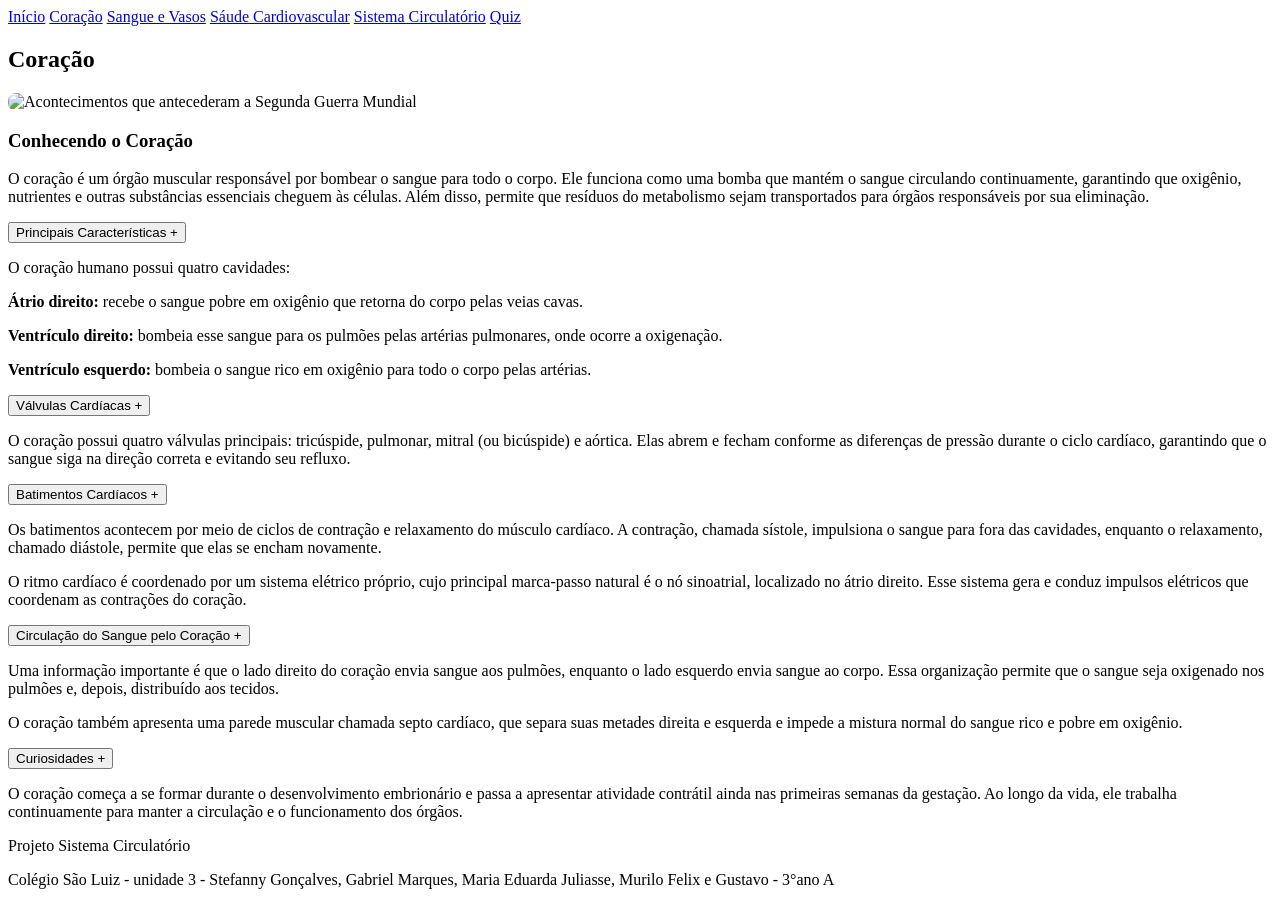
==== commit 9bf2b571: "29/10" ====
--- a/Coração.html
+++ b/Coração.html
@@ -82,7 +82,6 @@
 
                 </div>
 
-<<<<<<< HEAD
             </article>
 
             <!-- VALVULAS -->
@@ -150,32 +149,10 @@
 
                     <p>
                     O coração também apresenta uma parede muscular chamada septo cardíaco, que separa suas metades direita e esquerda e impede a mistura normal do sangue rico e pobre em oxigênio.
-=======
-                <!-- CONTEÚDO: QUADRADOS -->
-                <div id="quadrados" class="evento">
-
-                    <h4>Quadrado</h4>
-
-                    <p>
-                        Conceito básico: o quadrado é um quadrilátero que possui:
-                        4 lados iguais, 4 ângulos retos, lados opostos paralelos e
-                        4 vértices. Como todos os seus ângulos são retos: α = 90°.
-                        A soma dos quatro ângulos é:
-                        90° + 90° + 90° + 90° = 360°.
-                    </p>
-
-                    <p>
-                        Regras importantes: todos os ângulos internos são iguais;
-                        todos medem 90°; os lados opostos são paralelos; as diagonais
-                        se cruzam formando ângulos de 90°; as diagonais também dividem
-                        os ângulos dos vértices ao meio.
-                        Portanto, 90° ÷ 2 = 45°.
->>>>>>> 3a1e97f39ad82a5517c4c5befbf9a15a6112c244
                     </p>
 
                 </div>
 
-<<<<<<< HEAD
             </article>
 
             <!-- CURIOSIDADE-->
@@ -193,42 +170,10 @@
                        O coração começa a se formar durante o desenvolvimento embrionário e passa 
                        a apresentar atividade contrátil ainda nas primeiras semanas da gestação. Ao longo da vida, 
                        ele trabalha continuamente para manter a circulação e o funcionamento dos órgãos.
-=======
-                <!-- CONTEÚDO: RETÂNGULOS -->
-                <div id="retangulos" class="evento">
-
-                    <h4>Retângulo</h4>
-
-                    <p>
-                        Conceito básico: o retângulo é um quadrilátero que possui
-                        quatro ângulos retos (α = β = γ = δ = 90°).
-                        A soma dos quatro ângulos é 4 × 90° = 360°.
-                    </p>
-
-                    <p>
-                        Regras importantes: os lados opostos possuem a mesma medida;
-                        os lados opostos são paralelos; os quatro ângulos são retos;
-                        as diagonais possuem a mesma medida; as diagonais se cruzam,
-                        mas não necessariamente formando 90°.
-                    </p>
-
-                    <p>
-                        Observação: não devemos confundir o retângulo com o quadrado.
-                        No quadrado, as diagonais são perpendiculares; no retângulo
-                        em geral, isso não acontece.
-                    </p>
-
-                    <p>
-                        Diagonal do retângulo: a diagonal divide o retângulo em dois
-                        triângulos retângulos, por isso podemos utilizar o Teorema
-                        de Pitágoras:
-                        d² = a² + b², onde d = diagonal, a = comprimento e b = largura.
->>>>>>> 3a1e97f39ad82a5517c4c5befbf9a15a6112c244
                     </p>
 
                 </div>
 
-<<<<<<< HEAD
             </article>
 
         </section>
@@ -250,143 +195,4 @@
 
 </body>
 
-=======
-                <!-- CONTEÚDO: LOSANGOS -->
-                <div id="losangos" class="evento">
-
-                    <h4>Losango</h4>
-
-                    <p>
-                        Conceitos básicos: o losango é um quadrilátero que possui
-                        quatro lados iguais, assim seus ângulos opostos são iguais
-                        e os ângulos consecutivos são suplementares.
-                    </p>
-
-                    <p>
-                        Diagonais do losango: as diagonais possuem as seguintes
-                        propriedades: são perpendiculares; cada diagonal divide
-                        dois ângulos opostos ao meio; elas se cruzam no ponto médio.
-                    </p>
-
-                </div>
-
-                <!-- CONTEÚDO: TRAPÉZIOS -->
-                <div id="trapezios" class="evento">
-
-                    <h4>Trapézio</h4>
-
-                    <p>
-                        Conceito básico: o trapézio é um quadrilátero que possui
-                        pelo menos um par de lados paralelos, chamados de bases.
-                        A soma dos seus ângulos internos é 360°
-                        (α + β + γ + δ = 360°).
-                    </p>
-
-                    <p>
-                        Tipos de trapézio:<br>
-
-                        Trapézio retângulo: possui dois ângulos retos, de 90° cada.<br>
-
-                        Trapézio isósceles: possui os lados não paralelos com a mesma
-                        medida. Assim, os ângulos da mesma base são iguais.<br>
-
-                        Trapézio escaleno: possui um par de lados paralelos, chamados
-                        de base maior e base menor, e quatro lados com medidas
-                        diferentes entre si.
-                    </p>
-
-                    <p>
-                        Regra importante dos ângulos em lados paralelos: quando duas
-                        retas paralelas são cortadas por uma transversal, certos pares
-                        de ângulos são suplementares (α + β = 180°).
-                    </p>
-
-                </div>
-
-                <!-- CONTEÚDO: CIRCUNFERÊNCIAS -->
-                <div id="circunferencias" class="evento">
-
-                    <h4>Circunferências</h4>
-
-                    <p>
-                        Observação: circunferência é a linha curva que delimita a região;
-                        círculo é a região interna delimitada pela circunferência.
-                    </p>
-
-                    <p>
-                        Círculo — conceitos básicos: possui centro, raio e diâmetro
-                        (d = 2r). Uma volta completa ao redor do centro corresponde
-                        a 360° ou 2π rad.
-                    </p>
-
-                    <p>
-                        Ângulo central: possui seu vértice no centro da circunferência.
-                        A medida do ângulo central é igual à medida do arco correspondente.
-                    </p>
-
-                    <p>
-                        Setor circular: é como uma fatia do círculo. Como o círculo
-                        possui 360°, podemos calcular a área de um setor usando:
-                        A = (θ / 360°) × πr², onde A = área do setor,
-                        θ = ângulo central e r = raio.
-                    </p>
-
-                    <p>
-                        Ângulo inscrito: possui seu vértice sobre a circunferência,
-                        tendo como característica que o ângulo inscrito é igual
-                        à metade do arco correspondente.
-                    </p>
-
-                </div>
-
-                <!-- CONTEÚDO: POLÍGONOS -->
-                <div id="poligonos" class="evento">
-
-                    <h4>Polígonos</h4>
-
-                    <p>
-                        Conceito básico: um polígono é uma figura plana fechada formada
-                        por segmentos de reta. Pode ser regular, quando possui todos
-                        os lados e ângulos internos com a mesma medida, ou irregular,
-                        quando existe diferença entre os lados ou entre os ângulos.
-                    </p>
-
-                    <p>
-                        Ângulos internos: para um polígono com n lados, a soma dos
-                        ângulos internos é:
-                        Sᵢ = (n − 2) × 180°.
-                        Para descobrir cada ângulo interno de um polígono regular,
-                        devemos dividir a soma dos ângulos pelo número de lados:
-                        Ângulo interno = [(n − 2) × 180°] / n.
-                    </p>
-
-                    <p>
-                        Ângulos externos: são formados por um lado do polígono e pelo
-                        prolongamento de um lado vizinho. A soma dos ângulos externos
-                        é sempre 360°. Para polígonos regulares, basta dividir 360°
-                        pelo número de lados:
-                        Ângulo externo = 360° / n.
-                    </p>
-
-                </div>
-
-            </div>
-
-        </section>
-    </main>
-
-    <!-- RODAPÉ -->
-    <footer>
-        <p>Projeto de Matemática</p>
-        <p>
-            Colégio São Luiz - Unidade 3 -
-            Stefanny Gonçalves e Maria Eduarda Juliasse, 3° ano A
-        </p>
-    </footer>
-
-    <!-- JAVASCRIPT -->
-    <script src="script.js"></script>
-
-</body>
->>>>>>> 3a1e97f39ad82a5517c4c5befbf9a15a6112c244
 </html>
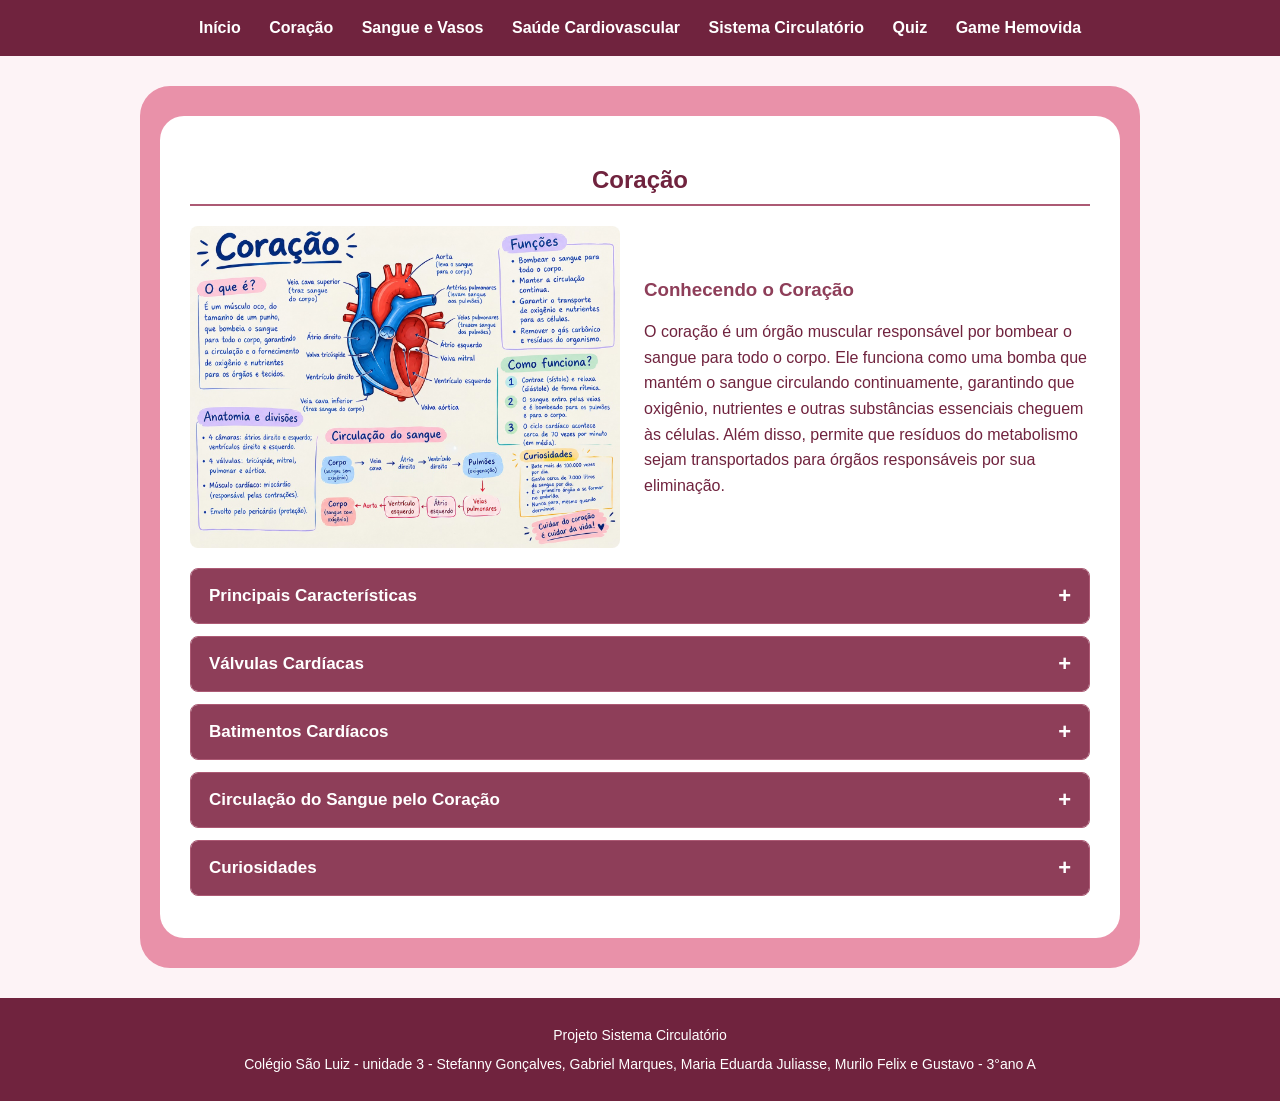
==== commit a4a27e8b: "29/10 20:15" ====
--- a/Coração.html
+++ b/Coração.html
@@ -16,9 +16,10 @@
        <a href="index.html">Início</a>
         <a href="Coração.html">Coração</a>
         <a href="Sangue_e_Vasos.html">Sangue e Vasos</a>
-        <a href="Sáude_Cardiovascular.html">Sáude Cardiovascular</a>
+        <a href="Saúde_Cardiovascular.html">Saúde Cardiovascular</a>
         <a href="Sistema_Circulatório.html">Sistema Circulatório</a>
         <a href="Quiz.html">Quiz</a>
+        <a href="Hemovida.html">Game Hemovida</a>
     </nav>
 
     <main>
@@ -30,7 +31,7 @@
            <div class="destaque-inicio">
 
     <img
-        src="imagens/Formas Geométricas Coloridas.png"
+        src="imagens/Coração.jpeg"
         alt="Acontecimentos que antecederam a Segunda Guerra Mundial"
     >
 
--- a/style.css
+++ b/style.css
@@ -1,4 +1,328 @@
-
+/* ==========================================================
+   SITE: SISTEMA CIRCULATÓRIO
+   Paleta: #70233e  #8e3e59  #ac5a74  #cb758e  #e991a9
+   ========================================================== */
+
+:root {
+    --rosa-1: #70233e;   /* mais escuro: títulos, menu, botões */
+    --rosa-2: #8e3e59;   /* hover, destaques */
+    --rosa-3: #ac5a74;   /* bordas, detalhes */
+    --rosa-4: #cb758e;   /* fundos de destaque */
+    --rosa-5: #e991a9;   /* mais claro: fundos suaves */
+    --fundo: #fdf3f6;    /* tom bem claro derivado da paleta */
+    --branco: #ffffff;
+
+    --primary-color: var(--rosa-1);
+    --accent-color: var(--rosa-2);
+    --text-dark: var(--rosa-1);
+    --border-radius: 8px;
+}
+
+* { box-sizing: border-box; }
+
+html { scroll-behavior: smooth; }
+
+body {
+    margin: 0;
+    font-family: Arial, Helvetica, sans-serif;
+    background-color: var(--fundo);
+    color: var(--text-dark);
+    text-align: center;
+}
+
+p {
+    line-height: 1.6;
+    color: var(--text-dark);
+}
+
+/* ---------- Menu ---------- */
+nav {
+    background-color: var(--rosa-1);
+    padding: 15px;
+    position: sticky;
+    top: 0;
+    z-index: 1000;
+    text-align: center;
+}
+
+nav a {
+    color: var(--branco);
+    text-decoration: none;
+    margin: 0 12px;
+    font-weight: bold;
+    display: inline-block;
+    padding: 4px 0;
+}
+
+nav a:hover {
+    color: var(--rosa-5);
+    text-decoration: underline;
+}
+
+/* ---------- Cabeçalho (página inicial) ---------- */
+header {
+    background-color: var(--rosa-2);
+    color: var(--branco);
+    padding: 30px 20px;
+}
+
+header h1 {
+    margin: 0 0 20px;
+    font-size: 42px;
+}
+
+header h2,
+header p {
+    color: var(--branco);
+}
+
+/* ---------- Conteúdo principal ---------- */
+main {
+    width: 90%;
+    max-width: 1000px;
+    margin: 30px auto;
+    padding: 10px 20px;
+    background-color: var(--rosa-5);
+    border-radius: 30px;
+}
+
+section {
+    background-color: var(--branco);
+    margin: 20px 0;
+    padding: 30px;
+    border-radius: 24px;
+}
+
+section h2 {
+    color: var(--rosa-1);
+    border-bottom: 2px solid var(--rosa-3);
+    padding-bottom: 10px;
+}
+
+h3 { color: var(--rosa-2); }
+
+/* ---------- Destaque com imagem + texto ---------- */
+.destaque-inicio {
+    display: flex;
+    align-items: center;
+    justify-content: center;
+    gap: 24px;
+    text-align: left;
+    margin: 20px auto;
+}
+
+.destaque-inicio img {
+    width: 430px;
+    max-width: 48%;
+    height: auto;
+    border-radius: var(--border-radius);
+}
+
+.texto-destaque { flex: 1; }
+
+.texto-espiral {
+    background-color: var(--branco);
+    width: 85%;
+    max-width: 1000px;
+    margin: 40px auto;
+    padding: 30px;
+    border-radius: 20px;
+}
+
+/* ---------- Acordeão ---------- */
+.acordeao {
+    margin: 12px 0;
+    border: 1px solid var(--rosa-3);
+    border-radius: var(--border-radius);
+    overflow: hidden;
+    text-align: left;
+}
+
+.titulo-acordeao {
+    width: 100%;
+    display: flex;
+    justify-content: space-between;
+    align-items: center;
+    padding: 14px 18px;
+    border: none;
+    background-color: var(--rosa-2);
+    color: var(--branco);
+    font-size: 17px;
+    font-weight: bold;
+    text-align: left;
+    cursor: pointer;
+}
+
+.titulo-acordeao:hover { background-color: var(--rosa-1); }
+
+.titulo-acordeao span { font-size: 22px; }
+
+.conteudo-acordeao {
+    display: none;               /* o script.js alterna para block */
+    padding: 10px 20px 16px;
+    background-color: var(--fundo);
+}
+
+/* ---------- Saúde cardiovascular ---------- */
+.blocos-cardiovascular {
+    display: flex;
+    align-items: stretch;
+    justify-content: center;
+    gap: 16px;
+    margin: 24px 0;
+}
+
+/* o segundo botão está com a classe "blocos-cardiovascular" no HTML;
+   este seletor garante que ele fique igual ao primeiro */
+.bloco-cardiovascular,
+button.blocos-cardiovascular {
+    display: block;
+    flex: 1;
+    max-width: 320px;
+    padding: 18px;
+    border: 2px solid var(--rosa-3);
+    border-radius: var(--border-radius);
+    background-color: var(--fundo);
+    color: var(--rosa-1);
+    font-family: inherit;
+    text-align: center;
+    cursor: pointer;
+}
+
+.bloco-cardiovascular:hover,
+button.blocos-cardiovascular:hover {
+    background-color: var(--rosa-5);
+}
+
+.bloco-cardiovascular span,
+button.blocos-cardiovascular span {
+    display: inline-block;
+    margin-top: 8px;
+    font-size: 14px;
+    font-weight: bold;
+    color: var(--rosa-2);
+}
+
+.seta-cardiovascular {
+    align-self: center;
+    font-size: 28px;
+    color: var(--rosa-3);
+}
+
+.conteudo-cardiovascular {
+    margin-top: 16px;
+    padding: 16px 20px;
+    background-color: var(--fundo);
+    border-left: 4px solid var(--rosa-2);
+    border-radius: var(--border-radius);
+    text-align: left;
+}
+
+/* ---------- Quiz ---------- */
+#quiz-container { margin-top: 20px; }
+
+#progresso {
+    font-weight: bold;
+    color: var(--rosa-2);
+}
+
+#alternativas {
+    display: flex;
+    flex-direction: column;
+    gap: 10px;
+    margin: 20px 0;
+}
+
+#alternativas button {
+    padding: 12px;
+    border: 2px solid var(--rosa-3);
+    border-radius: 6px;
+    background-color: var(--branco);
+    color: var(--rosa-1);
+    cursor: pointer;
+    text-align: left;
+    font-size: 16px;
+    font-family: inherit;
+}
+
+#alternativas button:hover:not(:disabled) { background-color: var(--rosa-5); }
+
+/* acerto: fundo escuro + ✓  |  erro: fundo claro + ✗ (não depende só da cor) */
+#alternativas button.correta {
+    background-color: var(--rosa-1);
+    border-color: var(--rosa-1);
+    color: var(--branco);
+}
+
+#alternativas button.correta::before { content: "✓ "; font-weight: bold; }
+
+#alternativas button.errada {
+    background-color: var(--rosa-5);
+    border-color: var(--rosa-1);
+    border-style: dashed;
+    color: var(--rosa-1);
+}
+
+#alternativas button.errada::before { content: "✗ "; font-weight: bold; }
+
+#alternativas button:disabled { cursor: default; }
+
+#feedback {
+    margin-top: 15px;
+    padding: 12px;
+    background-color: var(--fundo);
+    border-radius: var(--border-radius);
+    font-weight: bold;
+    color: var(--rosa-1);
+}
+
+#feedback:empty { display: none; }
+
+#proxima,
+#refazer {
+    background-color: var(--rosa-1);
+    color: var(--branco);
+    border: none;
+    padding: 12px 20px;
+    border-radius: 6px;
+    font-size: 16px;
+    font-family: inherit;
+    cursor: pointer;
+}
+
+#proxima { display: none; margin: 16px auto 0; }
+#refazer { font-weight: bold; }
+#proxima:hover,
+#refazer:hover { background-color: var(--rosa-2); }
+
+/* ---------- Rodapé ---------- */
+footer {
+    background-color: var(--rosa-1);
+    color: var(--branco);
+    padding: 20px;
+    margin-top: 30px;
+    font-size: 14px;
+}
+
+footer p { color: var(--branco); margin: 6px 0; }
+
+/* ---------- Acessibilidade ---------- */
+a:focus-visible,
+button:focus-visible {
+    outline: 3px solid var(--rosa-5);
+    outline-offset: 2px;
+}
+
+/* ---------- Telas pequenas ---------- */
+@media (max-width: 700px) {
+    header h1 { font-size: 30px; }
+    main { width: 96%; padding: 6px 10px; }
+    section { padding: 20px 16px; }
+    .destaque-inicio { flex-direction: column; text-align: center; }
+    .destaque-inicio img { max-width: 100%; }
+    .blocos-cardiovascular { flex-direction: column; align-items: center; }
+    .seta-cardiovascular { transform: rotate(90deg); }
+}
 /*QUIZ*/
 /*COMPONENTE DO QUIZ E RODAPÉ*/
 #quiz-container { margin-top: 20px; }
